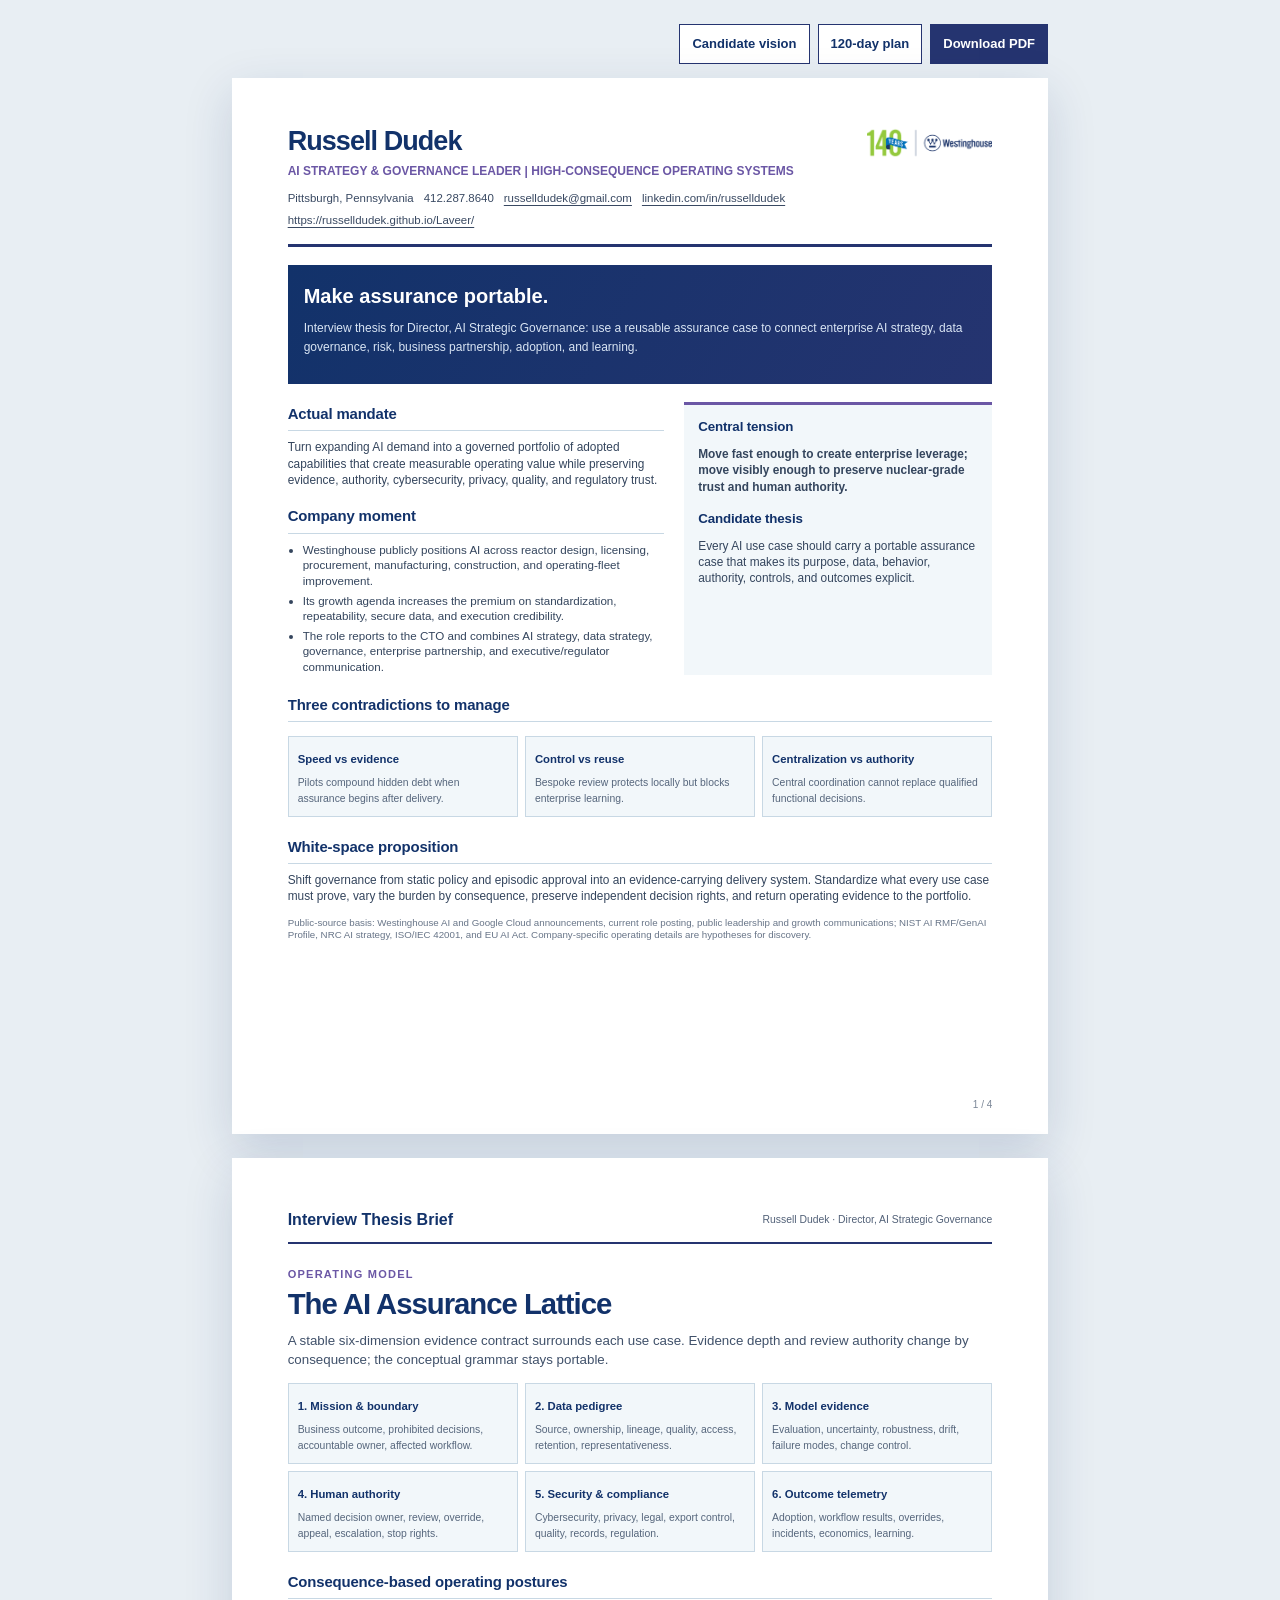
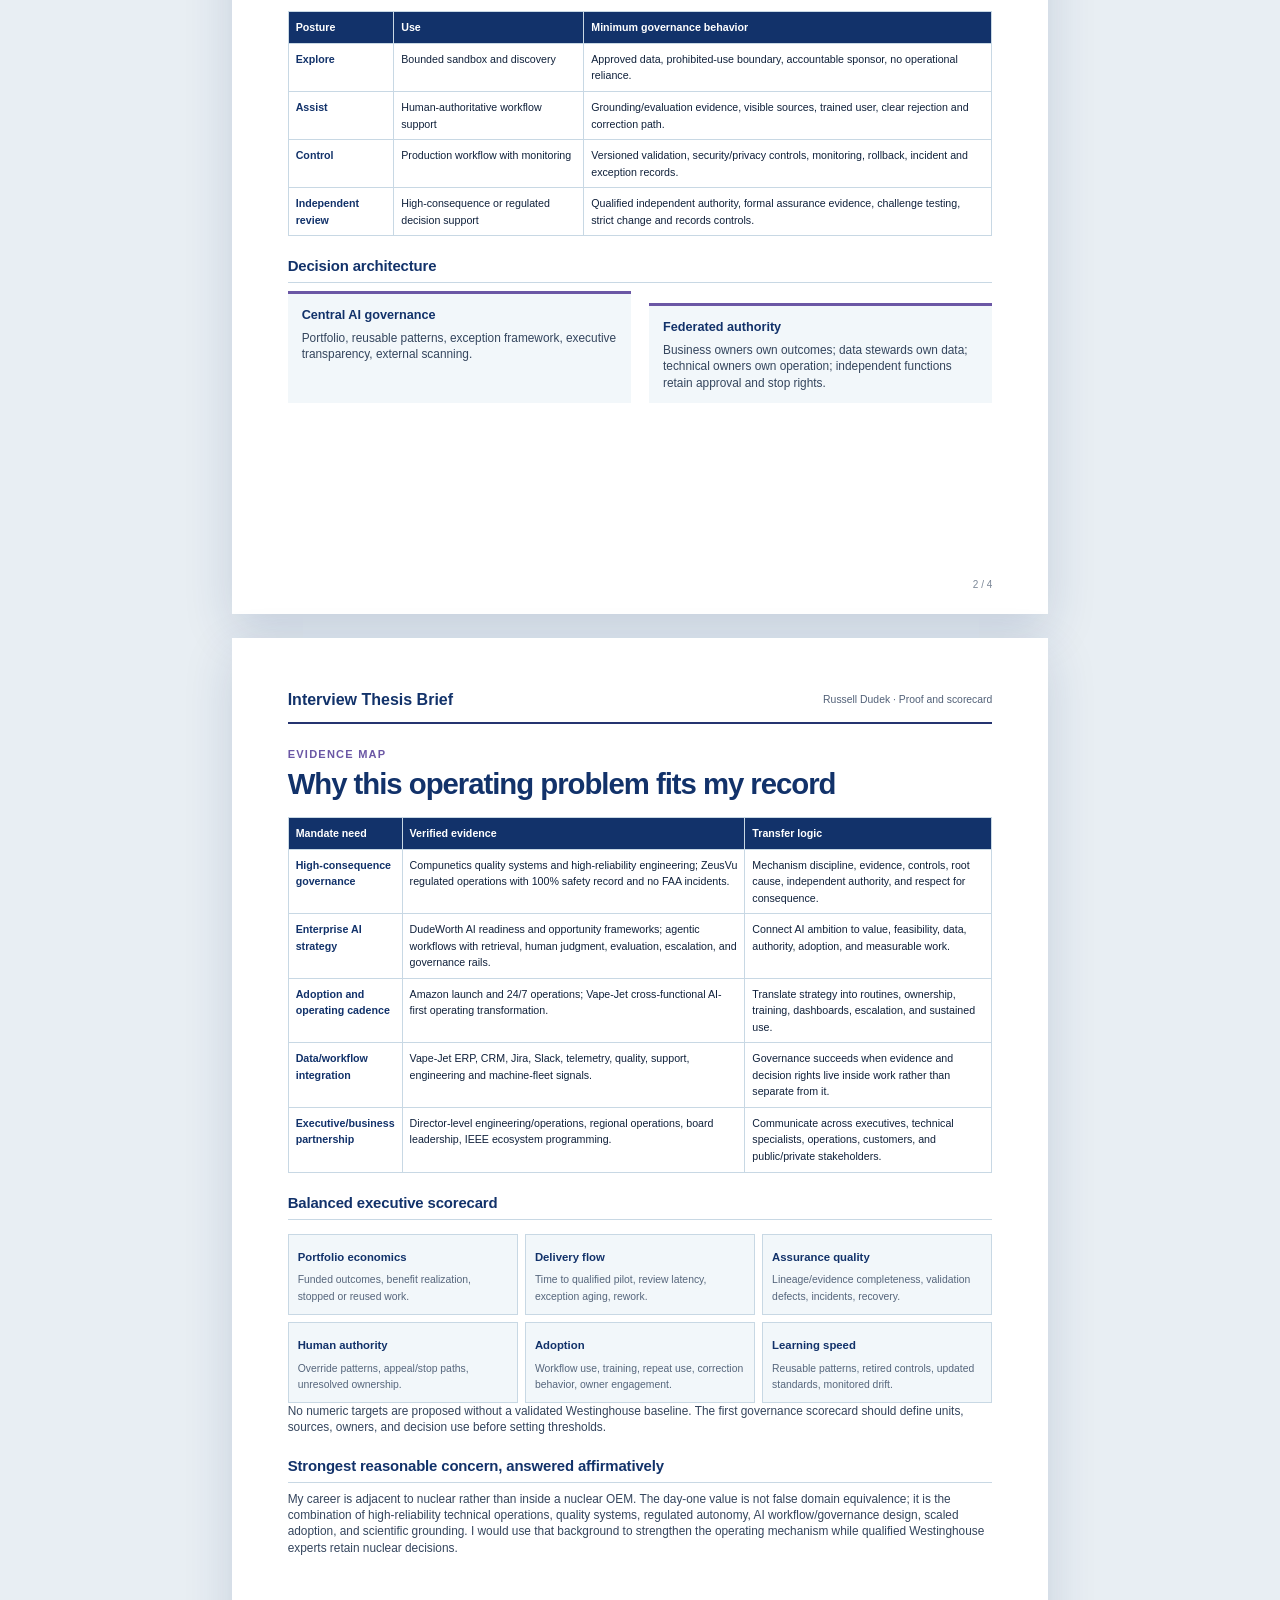
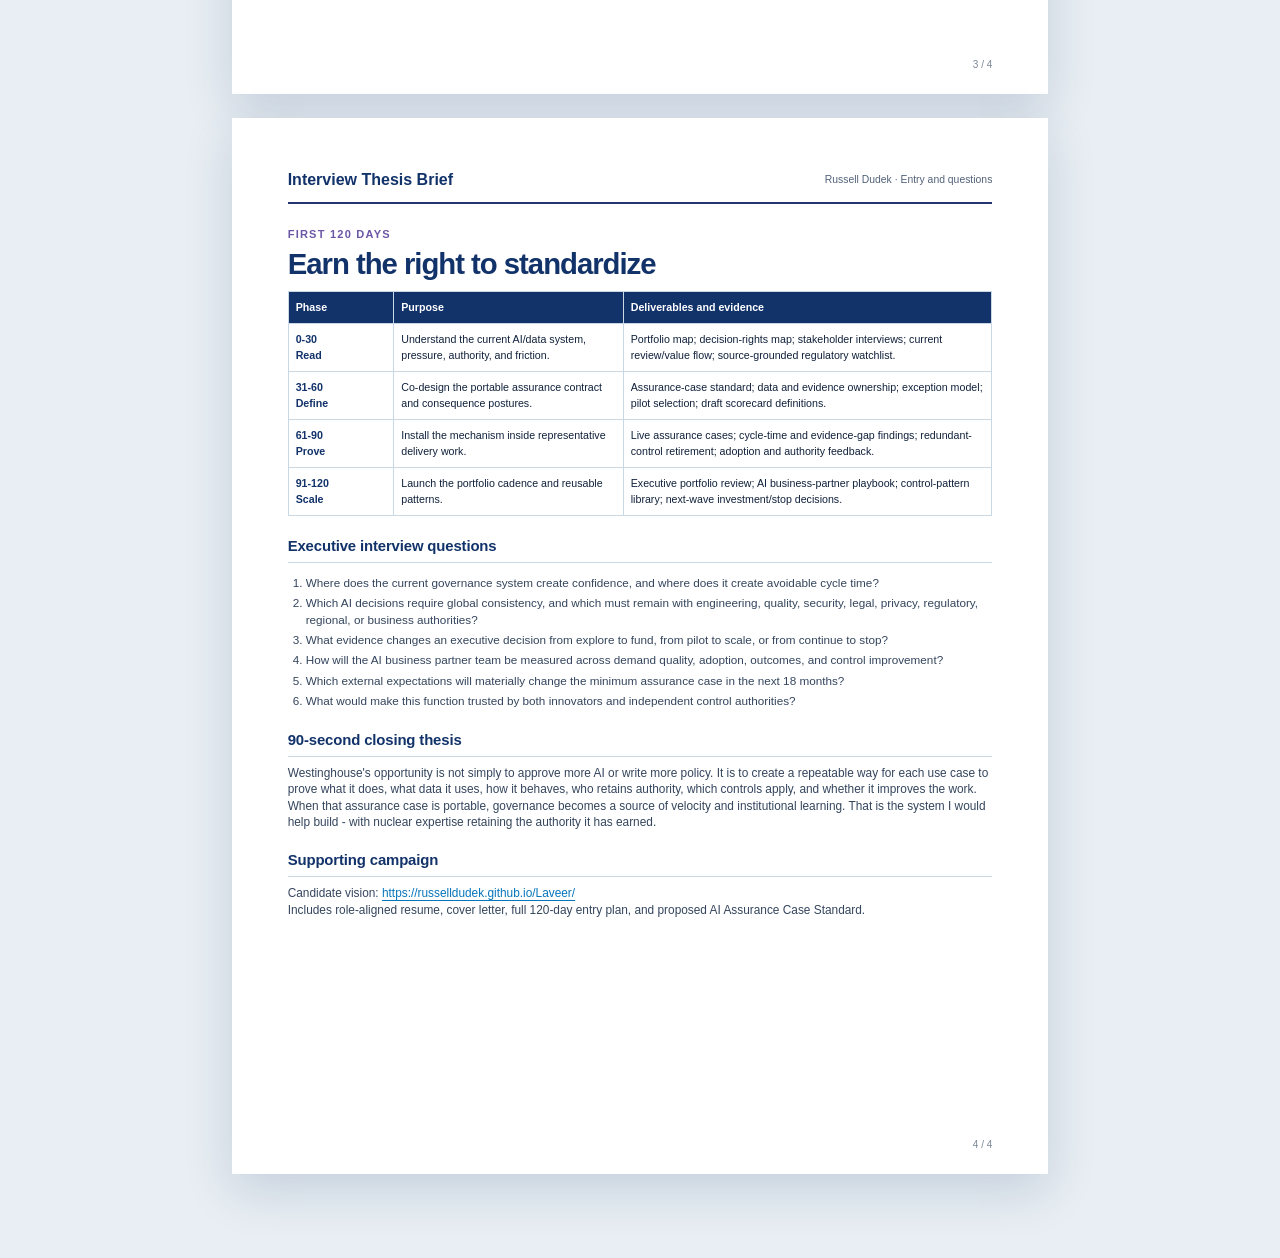
==== interview-brief.html @ 90bc4b20 "Publish complete AI governance campaign to main" ====
<!doctype html><html lang="en"><head><meta charset="utf-8"><meta name="viewport" content="width=device-width, initial-scale=1"><title>Russell Dudek | Interview Thesis Brief</title><link rel="stylesheet" href="styles.css"></head><body class="doc-body"><nav class="doc-toolbar" aria-label="Document actions"><a href="index.html">Candidate vision</a><a href="120-day-plan.html">120-day plan</a><a class="primary" href="docs/Russell-Dudek-Westinghouse-Interview-Thesis-Brief.pdf" download>Download PDF</a></nav><main><section class="sheet">
<header class="doc-header">
  <div>
    <h1>Russell Dudek</h1>
    <div class="identity">AI STRATEGY &amp; GOVERNANCE LEADER | HIGH-CONSEQUENCE OPERATING SYSTEMS</div>
    <div class="contact-line">
      <span>Pittsburgh, Pennsylvania</span><span>412.287.8640</span><a href="mailto:russelldudek@gmail.com">russelldudek@gmail.com</a><a href="https://www.linkedin.com/in/russelldudek">linkedin.com/in/russelldudek</a><a href="https://russelldudek.github.io/Laveer/">https://russelldudek.github.io/Laveer/</a>
    </div>
  </div>
  <img src="assets/brand/westinghouse-logo-blue.png" alt="Westinghouse Electric Company">
</header>
<div class="brief-band"><h2>Make assurance portable.</h2><p>Interview thesis for Director, AI Strategic Governance: use a reusable assurance case to connect enterprise AI strategy, data governance, risk, business partnership, adoption, and learning.</p></div>
<div class="doc-grid-2"><div class="doc-section"><h2>Actual mandate</h2><p>Turn expanding AI demand into a governed portfolio of adopted capabilities that create measurable operating value while preserving evidence, authority, cybersecurity, privacy, quality, and regulatory trust.</p><h2 style="margin-top:16px">Company moment</h2><ul><li>Westinghouse publicly positions AI across reactor design, licensing, procurement, manufacturing, construction, and operating-fleet improvement.</li><li>Its growth agenda increases the premium on standardization, repeatability, secure data, and execution credibility.</li><li>The role reports to the CTO and combines AI strategy, data strategy, governance, enterprise partnership, and executive/regulator communication.</li></ul></div><aside class="side-box doc-section"><h2>Central tension</h2><p><strong>Move fast enough to create enterprise leverage; move visibly enough to preserve nuclear-grade trust and human authority.</strong></p><h2 style="margin-top:14px">Candidate thesis</h2><p>Every AI use case should carry a portable assurance case that makes its purpose, data, behavior, authority, controls, and outcomes explicit.</p></aside></div>
<div class="doc-section"><h2>Three contradictions to manage</h2><div class="artifact-diagram"><div class="cell"><strong>Speed vs evidence</strong><span>Pilots compound hidden debt when assurance begins after delivery.</span></div><div class="cell"><strong>Control vs reuse</strong><span>Bespoke review protects locally but blocks enterprise learning.</span></div><div class="cell"><strong>Centralization vs authority</strong><span>Central coordination cannot replace qualified functional decisions.</span></div></div></div>
<div class="doc-section"><h2>White-space proposition</h2><p>Shift governance from static policy and episodic approval into an evidence-carrying delivery system. Standardize what every use case must prove, vary the burden by consequence, preserve independent decision rights, and return operating evidence to the portfolio.</p></div><p class="source-note">Public-source basis: Westinghouse AI and Google Cloud announcements, current role posting, public leadership and growth communications; NIST AI RMF/GenAI Profile, NRC AI strategy, ISO/IEC 42001, and EU AI Act. Company-specific operating details are hypotheses for discovery.</p><div class="page-label">1 / 4</div></section><section class="sheet"><div class="page-continuation"><strong>Interview Thesis Brief</strong><span>Russell Dudek · Director, AI Strategic Governance</span></div><div class="doc-kicker">Operating model</div><h1 class="doc-title">The AI Assurance Lattice</h1><p class="doc-lead">A stable six-dimension evidence contract surrounds each use case. Evidence depth and review authority change by consequence; the conceptual grammar stays portable.</p>
<div class="artifact-diagram"><div class="cell"><strong>1. Mission &amp; boundary</strong><span>Business outcome, prohibited decisions, accountable owner, affected workflow.</span></div><div class="cell"><strong>2. Data pedigree</strong><span>Source, ownership, lineage, quality, access, retention, representativeness.</span></div><div class="cell"><strong>3. Model evidence</strong><span>Evaluation, uncertainty, robustness, drift, failure modes, change control.</span></div><div class="cell"><strong>4. Human authority</strong><span>Named decision owner, review, override, appeal, escalation, stop rights.</span></div><div class="cell"><strong>5. Security &amp; compliance</strong><span>Cybersecurity, privacy, legal, export control, quality, records, regulation.</span></div><div class="cell"><strong>6. Outcome telemetry</strong><span>Adoption, workflow results, overrides, incidents, economics, learning.</span></div></div>
<div class="doc-section"><h2>Consequence-based operating postures</h2><table class="phase-table"><thead><tr><th>Posture</th><th>Use</th><th>Minimum governance behavior</th></tr></thead><tbody><tr><td>Explore</td><td>Bounded sandbox and discovery</td><td>Approved data, prohibited-use boundary, accountable sponsor, no operational reliance.</td></tr><tr><td>Assist</td><td>Human-authoritative workflow support</td><td>Grounding/evaluation evidence, visible sources, trained user, clear rejection and correction path.</td></tr><tr><td>Control</td><td>Production workflow with monitoring</td><td>Versioned validation, security/privacy controls, monitoring, rollback, incident and exception records.</td></tr><tr><td>Independent review</td><td>High-consequence or regulated decision support</td><td>Qualified independent authority, formal assurance evidence, challenge testing, strict change and records controls.</td></tr></tbody></table></div>
<div class="doc-section"><h2>Decision architecture</h2><div class="doc-grid-equal"><div class="side-box"><h3>Central AI governance</h3><p>Portfolio, reusable patterns, exception framework, executive transparency, external scanning.</p></div><div class="side-box"><h3>Federated authority</h3><p>Business owners own outcomes; data stewards own data; technical owners own operation; independent functions retain approval and stop rights.</p></div></div></div><div class="page-label">2 / 4</div></section><section class="sheet"><div class="page-continuation"><strong>Interview Thesis Brief</strong><span>Russell Dudek · Proof and scorecard</span></div><div class="doc-kicker">Evidence map</div><h1 class="doc-title">Why this operating problem fits my record</h1>
<div class="doc-section"><table class="phase-table"><thead><tr><th>Mandate need</th><th>Verified evidence</th><th>Transfer logic</th></tr></thead><tbody><tr><td>High-consequence governance</td><td>Compunetics quality systems and high-reliability engineering; ZeusVu regulated operations with 100% safety record and no FAA incidents.</td><td>Mechanism discipline, evidence, controls, root cause, independent authority, and respect for consequence.</td></tr><tr><td>Enterprise AI strategy</td><td>DudeWorth AI readiness and opportunity frameworks; agentic workflows with retrieval, human judgment, evaluation, escalation, and governance rails.</td><td>Connect AI ambition to value, feasibility, data, authority, adoption, and measurable work.</td></tr><tr><td>Adoption and operating cadence</td><td>Amazon launch and 24/7 operations; Vape-Jet cross-functional AI-first operating transformation.</td><td>Translate strategy into routines, ownership, training, dashboards, escalation, and sustained use.</td></tr><tr><td>Data/workflow integration</td><td>Vape-Jet ERP, CRM, Jira, Slack, telemetry, quality, support, engineering and machine-fleet signals.</td><td>Governance succeeds when evidence and decision rights live inside work rather than separate from it.</td></tr><tr><td>Executive/business partnership</td><td>Director-level engineering/operations, regional operations, board leadership, IEEE ecosystem programming.</td><td>Communicate across executives, technical specialists, operations, customers, and public/private stakeholders.</td></tr></tbody></table></div>
<div class="doc-section"><h2>Balanced executive scorecard</h2><div class="artifact-diagram"><div class="cell"><strong>Portfolio economics</strong><span>Funded outcomes, benefit realization, stopped or reused work.</span></div><div class="cell"><strong>Delivery flow</strong><span>Time to qualified pilot, review latency, exception aging, rework.</span></div><div class="cell"><strong>Assurance quality</strong><span>Lineage/evidence completeness, validation defects, incidents, recovery.</span></div><div class="cell"><strong>Human authority</strong><span>Override patterns, appeal/stop paths, unresolved ownership.</span></div><div class="cell"><strong>Adoption</strong><span>Workflow use, training, repeat use, correction behavior, owner engagement.</span></div><div class="cell"><strong>Learning speed</strong><span>Reusable patterns, retired controls, updated standards, monitored drift.</span></div></div><p class="source-note">No numeric targets are proposed without a validated Westinghouse baseline. The first governance scorecard should define units, sources, owners, and decision use before setting thresholds.</p></div>
<div class="doc-section"><h2>Strongest reasonable concern, answered affirmatively</h2><p>My career is adjacent to nuclear rather than inside a nuclear OEM. The day-one value is not false domain equivalence; it is the combination of high-reliability technical operations, quality systems, regulated autonomy, AI workflow/governance design, scaled adoption, and scientific grounding. I would use that background to strengthen the operating mechanism while qualified Westinghouse experts retain nuclear decisions.</p></div><div class="page-label">3 / 4</div></section><section class="sheet"><div class="page-continuation"><strong>Interview Thesis Brief</strong><span>Russell Dudek · Entry and questions</span></div><div class="doc-kicker">First 120 days</div><h1 class="doc-title">Earn the right to standardize</h1><table class="phase-table"><thead><tr><th>Phase</th><th>Purpose</th><th>Deliverables and evidence</th></tr></thead><tbody><tr><td>0-30<br>Read</td><td>Understand the current AI/data system, pressure, authority, and friction.</td><td>Portfolio map; decision-rights map; stakeholder interviews; current review/value flow; source-grounded regulatory watchlist.</td></tr><tr><td>31-60<br>Define</td><td>Co-design the portable assurance contract and consequence postures.</td><td>Assurance-case standard; data and evidence ownership; exception model; pilot selection; draft scorecard definitions.</td></tr><tr><td>61-90<br>Prove</td><td>Install the mechanism inside representative delivery work.</td><td>Live assurance cases; cycle-time and evidence-gap findings; redundant-control retirement; adoption and authority feedback.</td></tr><tr><td>91-120<br>Scale</td><td>Launch the portfolio cadence and reusable patterns.</td><td>Executive portfolio review; AI business-partner playbook; control-pattern library; next-wave investment/stop decisions.</td></tr></tbody></table>
<div class="doc-section"><h2>Executive interview questions</h2><ol style="font-size:8.8pt;line-height:1.4;color:#34455d;padding-left:18px"><li>Where does the current governance system create confidence, and where does it create avoidable cycle time?</li><li>Which AI decisions require global consistency, and which must remain with engineering, quality, security, legal, privacy, regulatory, regional, or business authorities?</li><li>What evidence changes an executive decision from explore to fund, from pilot to scale, or from continue to stop?</li><li>How will the AI business partner team be measured across demand quality, adoption, outcomes, and control improvement?</li><li>Which external expectations will materially change the minimum assurance case in the next 18 months?</li><li>What would make this function trusted by both innovators and independent control authorities?</li></ol></div>
<div class="doc-section"><h2>90-second closing thesis</h2><p>Westinghouse's opportunity is not simply to approve more AI or write more policy. It is to create a repeatable way for each use case to prove what it does, what data it uses, how it behaves, who retains authority, which controls apply, and whether it improves the work. When that assurance case is portable, governance becomes a source of velocity and institutional learning. That is the system I would help build - with nuclear expertise retaining the authority it has earned.</p></div>
<div class="doc-section"><h2>Supporting campaign</h2><p>Candidate vision: <a href="https://russelldudek.github.io/Laveer/">https://russelldudek.github.io/Laveer/</a><br>Includes role-aligned resume, cover letter, full 120-day entry plan, and proposed AI Assurance Case Standard.</p></div><div class="page-label">4 / 4</div></section></main></body></html>
---- styles.css ----
@import url('brand-tokens.css');

* { box-sizing: border-box; }
html { scroll-behavior: smooth; }
body {
  margin: 0;
  color: var(--ink);
  background: var(--paper);
  font-family: Aptos, "Segoe UI", "Helvetica Neue", Arial, sans-serif;
  line-height: 1.55;
}
a { color: var(--wh-blue-bright); text-decoration-thickness: 1px; text-underline-offset: 3px; }
a:hover { color: var(--wh-blue-deep); }
img { max-width: 100%; height: auto; }
button, a { -webkit-tap-highlight-color: transparent; }
button { font: inherit; }
:focus-visible { outline: 3px solid var(--wh-yellow); outline-offset: 4px; }

.site-header {
  position: sticky; top: 0; z-index: 100;
  display: flex; align-items: center; justify-content: space-between; gap: 24px;
  min-height: 76px; padding: 14px clamp(20px, 5vw, 72px);
  background: rgba(255,255,255,.94); border-bottom: 1px solid rgba(37,52,112,.12);
  backdrop-filter: blur(18px);
}
.site-brand { display: flex; align-items: center; gap: 16px; min-width: 0; }
.site-brand img { width: 168px; }
.site-brand-copy { font-size: 12px; line-height: 1.3; color: var(--muted); }
.site-brand-copy strong { display: block; color: var(--wh-blue-deep); font-size: 13px; }
.site-nav { display: flex; align-items: center; gap: 18px; font-size: 13px; font-weight: 700; }
.site-nav a { color: var(--wh-blue-deep); text-decoration: none; }
.site-nav .nav-action { padding: 10px 14px; border: 1px solid var(--wh-blue); }
.mobile-menu { display: none; border: 0; background: transparent; color: var(--wh-blue-deep); font-weight: 800; }

.hero {
  min-height: calc(100vh - 76px);
  display: grid; grid-template-columns: minmax(0, .9fr) minmax(520px, 1.1fr); align-items: center;
  gap: clamp(40px, 6vw, 96px); padding: clamp(56px, 8vw, 120px) clamp(22px, 7vw, 104px);
  overflow: hidden; position: relative;
  background:
    linear-gradient(90deg, rgba(242,247,250,.96) 0 42%, rgba(255,255,255,.93) 70%),
    radial-gradient(circle at 82% 18%, rgba(30,194,243,.18), transparent 32%);
}
.hero::before {
  content: ""; position: absolute; inset: 0; pointer-events: none; opacity: .32;
  background-image: linear-gradient(rgba(37,52,112,.09) 1px, transparent 1px), linear-gradient(90deg, rgba(37,52,112,.09) 1px, transparent 1px);
  background-size: 44px 44px; mask-image: linear-gradient(90deg, transparent, #000 48%, #000);
}
.hero-copy { position: relative; z-index: 2; }
.hero h1 { margin: 0; max-width: 760px; font-family: "Aptos Display", "Segoe UI", Arial, sans-serif; font-size: clamp(54px, 7.2vw, 112px); line-height: .9; letter-spacing: -.055em; color: var(--wh-blue-deep); }
.hero h1 span { display: block; color: var(--lattice); }
.hero-lead { max-width: 670px; margin: 30px 0 0; font-size: clamp(19px, 2vw, 28px); line-height: 1.32; color: #2d3c55; }
.hero-thesis { margin-top: 28px; padding-left: 18px; border-left: 5px solid var(--wh-cyan); max-width: 640px; font-size: 15px; color: var(--muted); }
.hero-actions { display: flex; flex-wrap: wrap; gap: 12px; margin-top: 34px; }
.btn { display: inline-flex; align-items: center; justify-content: center; min-height: 48px; padding: 12px 18px; border: 1px solid var(--wh-blue); background: var(--wh-blue); color: white; text-decoration: none; font-weight: 800; }
.btn:hover { background: var(--wh-blue-deep); color: white; }
.btn.secondary { background: transparent; color: var(--wh-blue-deep); }
.btn.secondary:hover { background: var(--mist); }

.assurance-stage {
  position: relative; z-index: 2; min-height: 650px; display: grid; place-items: center;
  padding: 28px; isolation: isolate;
}
.stage-halo { position: absolute; width: 78%; aspect-ratio: 1; border-radius: 50%; background: radial-gradient(circle, rgba(30,194,243,.16), transparent 68%); filter: blur(6px); }
.lattice-board {
  position: relative; width: min(720px, 100%); aspect-ratio: 1.08; overflow: hidden;
  border: 1px solid rgba(37,52,112,.18); background: rgba(255,255,255,.92); box-shadow: var(--shadow);
}
.lattice-board::before, .lattice-board::after { content: ""; position: absolute; inset: 0; pointer-events: none; }
.lattice-board::before { background-image: linear-gradient(rgba(37,52,112,.08) 1px, transparent 1px), linear-gradient(90deg, rgba(37,52,112,.08) 1px, transparent 1px); background-size: 32px 32px; }
.lattice-board::after { border: 12px solid rgba(18,50,106,.04); inset: 20px; }
.lattice-head { position: absolute; left: 28px; top: 24px; right: 28px; display: flex; justify-content: space-between; gap: 20px; z-index: 4; }
.lattice-title { font-weight: 850; color: var(--wh-blue-deep); letter-spacing: -.02em; }
.lattice-state { font-size: 12px; font-weight: 850; color: var(--wh-blue-deep); padding: 6px 9px; border: 1px solid var(--line); background: var(--mist); }
.lattice-core {
  position: absolute; z-index: 5; left: 50%; top: 49%; transform: translate(-50%,-50%);
  width: 210px; min-height: 132px; padding: 24px 20px; display: grid; place-content: center; text-align: center;
  background: var(--wh-blue-deep); color: white; box-shadow: 0 18px 40px rgba(18,50,106,.26);
}
.lattice-core small { display: block; color: #bdefff; font-weight: 800; text-transform: uppercase; letter-spacing: .12em; font-size: 10px; }
.lattice-core strong { display: block; margin-top: 8px; font-size: 20px; line-height: 1.12; }
.lattice-core em { display: block; margin-top: 8px; font-size: 11px; color: #d9e6f1; font-style: normal; }
.lattice-beam { position: absolute; z-index: 2; background: rgba(107,87,165,.15); border: 1px solid rgba(107,87,165,.38); overflow: hidden; }
.lattice-beam::after { content: ""; position: absolute; inset: 0; background: linear-gradient(90deg, transparent, rgba(255,255,255,.85), transparent); transform: translateX(-110%); animation: scanBeam 3.6s ease-in-out infinite; }
.beam-h1 { left: 9%; right: 9%; height: 42px; top: 30%; }
.beam-h2 { left: 9%; right: 9%; height: 42px; top: 62%; }
.beam-v1 { top: 14%; bottom: 12%; width: 42px; left: 28%; }
.beam-v2 { top: 14%; bottom: 12%; width: 42px; right: 28%; }
.beam-v1::after, .beam-v2::after { background: linear-gradient(180deg, transparent, rgba(255,255,255,.85), transparent); transform: translateY(-110%); animation-name: scanBeamY; }
.evidence-tag { position: absolute; z-index: 6; display: flex; align-items: center; gap: 8px; max-width: 180px; font-size: 11px; font-weight: 800; color: var(--wh-blue-deep); }
.evidence-tag::before { content: ""; width: 9px; height: 9px; flex: 0 0 auto; background: var(--wh-cyan); box-shadow: 0 0 0 5px rgba(30,194,243,.14); }
.tag-mission { left: 5%; top: 22%; }
.tag-data { right: 5%; top: 22%; text-align: right; flex-direction: row-reverse; }
.tag-model { left: 4%; top: 49%; }
.tag-human { right: 4%; top: 49%; text-align: right; flex-direction: row-reverse; }
.tag-control { left: 6%; bottom: 16%; }
.tag-outcome { right: 6%; bottom: 16%; text-align: right; flex-direction: row-reverse; }
.posture-rail { position: absolute; left: 5%; right: 5%; bottom: 5%; z-index: 7; display: grid; grid-template-columns: repeat(4,1fr); gap: 6px; }
.posture-step { padding: 8px 4px; text-align: center; font-size: 9px; font-weight: 850; color: var(--muted); border-top: 3px solid var(--line); background: rgba(255,255,255,.9); }
.posture-step.active { color: var(--wh-blue-deep); border-color: var(--wh-yellow); background: #fffced; }
.assembly-piece { position: absolute; z-index: 4; border: 2px solid var(--lattice); opacity: .95; pointer-events: none; }
.piece-top { left: 32%; right: 32%; height: 16px; top: 35%; border-bottom: 0; animation: settleTop 2.4s cubic-bezier(.2,.8,.2,1) infinite alternate; }
.piece-bottom { left: 32%; right: 32%; height: 16px; bottom: 35%; border-top: 0; animation: settleBottom 2.4s cubic-bezier(.2,.8,.2,1) infinite alternate; }
.piece-left { top: 39%; bottom: 39%; width: 16px; left: 34%; border-right: 0; animation: settleLeft 2.4s cubic-bezier(.2,.8,.2,1) infinite alternate; }
.piece-right { top: 39%; bottom: 39%; width: 16px; right: 34%; border-left: 0; animation: settleRight 2.4s cubic-bezier(.2,.8,.2,1) infinite alternate; }
@keyframes scanBeam { 0%,20% { transform: translateX(-110%);} 70%,100% { transform: translateX(110%);} }
@keyframes scanBeamY { 0%,20% { transform: translateY(-110%);} 70%,100% { transform: translateY(110%);} }
@keyframes settleTop { from { transform: translateY(-46px); opacity:.35;} to { transform: none; opacity:1;} }
@keyframes settleBottom { from { transform: translateY(46px); opacity:.35;} to { transform: none; opacity:1;} }
@keyframes settleLeft { from { transform: translateX(-46px); opacity:.35;} to { transform: none; opacity:1;} }
@keyframes settleRight { from { transform: translateX(46px); opacity:.35;} to { transform: none; opacity:1;} }

.section { padding: clamp(74px, 9vw, 140px) clamp(22px, 7vw, 104px); }
.section-head { max-width: 860px; margin-bottom: 56px; }
.section h2 { margin: 0; font-family: "Aptos Display", "Segoe UI", Arial, sans-serif; font-size: clamp(38px, 5vw, 72px); line-height: .98; letter-spacing: -.045em; color: var(--wh-blue-deep); }
.section-head p { margin: 22px 0 0; max-width: 760px; font-size: 18px; color: var(--muted); }
.context-band { background: var(--wh-blue-deep); color: white; position: relative; overflow: hidden; }
.context-band::after { content:""; position:absolute; width:420px; height:420px; border:1px solid rgba(30,194,243,.3); border-radius:50%; right:-130px; bottom:-210px; box-shadow: 0 0 0 50px rgba(30,194,243,.05), 0 0 0 100px rgba(30,194,243,.035); }
.context-band h2 { color: white; }
.context-band .section-head p { color: #cdd8eb; }
.context-grid { display:grid; grid-template-columns: 1.25fr .75fr; gap: 70px; align-items:center; position:relative; z-index:2; }
.pressure-lines { display:grid; gap: 18px; }
.pressure-line { display:grid; grid-template-columns: 110px 1fr; gap: 24px; padding: 20px 0; border-top: 1px solid rgba(255,255,255,.2); }
.pressure-line strong { color: var(--wh-cyan); font-size: 12px; text-transform: uppercase; letter-spacing:.12em; }
.pressure-line span { font-size: 19px; line-height:1.35; }
.context-image { position:relative; }
.context-image img { width:100%; filter: drop-shadow(0 28px 40px rgba(0,0,0,.3)); }
.context-image figcaption { font-size:11px; color:#b9c9e4; margin-top:14px; }

.tension-strip { display:grid; grid-template-columns: repeat(3,1fr); border-top:1px solid var(--line); border-bottom:1px solid var(--line); }
.tension { padding: 34px clamp(22px,3vw,46px); min-height: 240px; border-right:1px solid var(--line); position:relative; }
.tension:last-child { border-right:0; }
.tension .num { font-size:12px; font-weight:900; color:var(--lattice); letter-spacing:.12em; }
.tension h3 { font-size:clamp(24px,2.4vw,38px); line-height:1.02; letter-spacing:-.03em; margin:52px 0 16px; color:var(--wh-blue-deep); }
.tension p { margin:0; color:var(--muted); }

.model-section { background: linear-gradient(180deg, #fff, var(--mist)); }
.model-wrap { display:grid; grid-template-columns: .7fr 1.3fr; gap: clamp(44px,7vw,100px); align-items:start; }
.model-copy { position:sticky; top:120px; }
.model-copy h3 { font-size:clamp(28px,3.2vw,48px); line-height:1.05; margin:0 0 20px; color:var(--wh-blue-deep); letter-spacing:-.035em; }
.model-copy p { color:var(--muted); }
.scenario-controls { display:flex; flex-wrap:wrap; gap:8px; margin:28px 0 14px; }
.scenario-controls button { border:1px solid var(--line); background:white; color:var(--wh-blue-deep); padding:10px 12px; font-weight:800; cursor:pointer; }
.scenario-controls button[aria-selected="true"] { background:var(--wh-blue-deep); color:white; border-color:var(--wh-blue-deep); }
.reset-button { border:0; background:transparent; color:var(--wh-blue-bright); font-weight:800; padding:8px 0; cursor:pointer; }
.assumption-note { font-size:12px; color:var(--muted); border-left:3px solid var(--wh-yellow); padding-left:12px; }
.case-panel { background:white; border:1px solid var(--line); box-shadow: var(--shadow); }
.case-header { padding:26px 28px; border-bottom:1px solid var(--line); display:flex; align-items:flex-start; justify-content:space-between; gap:20px; }
.case-header h3 { margin:0; font-size:25px; color:var(--wh-blue-deep); }
.case-header .posture { flex:0 0 auto; padding:8px 10px; background:#fff8cf; border:1px solid #eedb68; font-size:11px; font-weight:900; text-transform:uppercase; letter-spacing:.08em; }
.evidence-list { list-style:none; margin:0; padding:0; }
.evidence-row { display:grid; grid-template-columns: 180px 96px 1fr; gap:18px; padding:20px 28px; border-bottom:1px solid #e3edf3; align-items:start; }
.evidence-row:last-child { border-bottom:0; }
.evidence-label { font-weight:850; color:var(--wh-blue-deep); }
.evidence-status { display:inline-flex; align-items:center; gap:7px; font-size:11px; font-weight:900; text-transform:uppercase; letter-spacing:.06em; }
.evidence-status::before { content:""; width:9px; height:9px; background:var(--wh-yellow); }
.evidence-status.ready::before { background:var(--wh-green); }
.evidence-status.bound::before { background:var(--wh-cyan); }
.evidence-detail { color:var(--muted); font-size:14px; }
.case-footer { display:grid; grid-template-columns:1fr 1fr; gap:1px; background:var(--line); border-top:1px solid var(--line); }
.case-readout { padding:22px 28px; background:var(--mist); }
.case-readout strong { display:block; font-size:11px; text-transform:uppercase; letter-spacing:.09em; color:var(--lattice); }
.case-readout span { display:block; margin-top:8px; color:var(--wh-blue-deep); font-weight:750; }

.architecture { background:#0d1e39; color:white; }
.architecture h2 { color:white; }
.architecture .section-head p { color:#c4d1e3; }
.arch-map { display:grid; grid-template-columns: 1fr 72px 1fr 72px 1fr; align-items:stretch; }
.arch-node { min-height:300px; padding:30px; border:1px solid rgba(255,255,255,.2); background:rgba(255,255,255,.035); }
.arch-node strong { display:block; color:var(--wh-cyan); text-transform:uppercase; letter-spacing:.12em; font-size:11px; }
.arch-node h3 { font-size:30px; line-height:1.05; margin:60px 0 18px; }
.arch-node p { color:#c4d1e3; }
.arch-bridge { position:relative; display:grid; place-items:center; color:var(--wh-yellow); font-weight:900; }
.arch-bridge::before { content:""; position:absolute; height:1px; left:0; right:0; background:rgba(253,217,34,.55); }
.arch-bridge span { position:relative; background:#0d1e39; padding:8px; }
.decision-rights { display:grid; grid-template-columns:repeat(5,1fr); margin-top:36px; border-top:1px solid rgba(255,255,255,.2); }
.right-cell { padding:20px 18px; border-right:1px solid rgba(255,255,255,.16); }
.right-cell:last-child { border-right:0; }
.right-cell strong { display:block; color:#fff; font-size:12px; }
.right-cell span { display:block; color:#aebed4; font-size:12px; margin-top:6px; }

.proof-section { background:white; }
.proof-trail { display:grid; grid-template-columns: 1fr; max-width:1000px; margin-left:auto; }
.proof-item { display:grid; grid-template-columns: 200px 1fr; gap:40px; padding:30px 0; border-top:1px solid var(--line); }
.proof-item .where { font-weight:900; color:var(--wh-blue-deep); }
.proof-item .where span { display:block; margin-top:5px; font-size:12px; font-weight:700; color:var(--muted); }
.proof-item h3 { margin:0 0 10px; font-size:22px; color:var(--wh-blue-deep); }
.proof-item p { margin:0; color:var(--muted); }

.plan-section { background:var(--ice); }
.plan-rail { display:grid; grid-template-columns:repeat(4,1fr); gap:0; border:1px solid #b9d4df; background:white; }
.plan-phase { padding:30px 24px; border-right:1px solid #b9d4df; min-height:350px; }
.plan-phase:last-child { border-right:0; }
.plan-phase .days { color:var(--lattice); font-weight:900; font-size:12px; text-transform:uppercase; letter-spacing:.1em; }
.plan-phase h3 { margin:46px 0 18px; color:var(--wh-blue-deep); font-size:26px; line-height:1.05; }
.plan-phase ul { margin:0; padding-left:18px; color:var(--muted); font-size:14px; }
.plan-phase li + li { margin-top:10px; }

.questions-section { background:#fff; }
.question-list { max-width:1000px; margin-left:auto; counter-reset:q; }
.question { counter-increment:q; display:grid; grid-template-columns:80px 1fr; gap:24px; padding:30px 0; border-top:1px solid var(--line); }
.question::before { content:counter(q, decimal-leading-zero); font-weight:900; font-size:13px; color:var(--lattice); }
.question strong { font-size:22px; line-height:1.3; color:var(--wh-blue-deep); }
.question span { display:block; margin-top:8px; color:var(--muted); }

.final-section { background:var(--wh-blue); color:white; text-align:center; }
.final-section h2 { color:white; max-width:900px; margin:0 auto; }
.final-section p { color:#cbd6ea; max-width:720px; margin:24px auto 0; font-size:18px; }
.document-links { display:flex; flex-wrap:wrap; justify-content:center; gap:12px; margin-top:36px; }
.document-links .btn { border-color:white; }
.document-links .btn.secondary { color:white; }
.document-links .btn.secondary:hover { color:var(--wh-blue-deep); background:white; }
.site-footer { padding:26px clamp(22px,7vw,104px); display:flex; gap:28px; justify-content:space-between; align-items:center; border-top:1px solid var(--line); color:var(--muted); font-size:12px; }
.site-footer p { margin:0; }

/* Document surfaces */
.doc-body { background:#e8eef3; padding:24px 0 60px; }
.doc-toolbar { width:min(8.5in, calc(100% - 24px)); margin:0 auto 14px; display:flex; flex-wrap:wrap; gap:8px; align-items:center; justify-content:flex-end; }
.doc-toolbar a { display:inline-flex; min-height:40px; align-items:center; padding:8px 12px; border:1px solid var(--wh-blue); background:white; color:var(--wh-blue-deep); text-decoration:none; font-size:13px; font-weight:850; }
.doc-toolbar a.primary { background:var(--wh-blue); color:white; }
.sheet { width:8.5in; min-height:11in; margin:0 auto 24px; background:white; position:relative; overflow:hidden; box-shadow:0 16px 46px rgba(18,50,106,.16); padding:.52in .58in .48in; }
.sheet + .sheet { margin-top:24px; }
.doc-header { display:grid; grid-template-columns:1fr auto; gap:22px; align-items:start; border-bottom:3px solid var(--wh-blue); padding-bottom:14px; }
.doc-header h1 { margin:0; color:var(--wh-blue-deep); font-size:27px; line-height:1; letter-spacing:-.035em; }
.doc-header .identity { margin-top:7px; color:var(--lattice); font-size:12px; font-weight:850; }
.doc-header img { width:125px; }
.contact-line { margin-top:9px; display:flex; flex-wrap:wrap; gap:5px 10px; font-size:8.6pt; color:#394962; }
.contact-line a { color:#394962; }
.doc-kicker { margin-top:22px; color:var(--lattice); text-transform:uppercase; letter-spacing:.11em; font-size:8.3pt; font-weight:900; }
.doc-title { margin:6px 0 0; font-size:22pt; line-height:1.03; color:var(--wh-blue-deep); letter-spacing:-.035em; }
.doc-lead { margin:12px 0 0; color:#40516a; font-size:10pt; line-height:1.43; }
.doc-grid-2 { display:grid; grid-template-columns:1.1fr .9fr; gap:20px; }
.doc-grid-equal { display:grid; grid-template-columns:1fr 1fr; gap:18px; }
.doc-section { margin-top:18px; }
.doc-section h2 { margin:0 0 8px; padding-bottom:5px; border-bottom:1px solid var(--line); color:var(--wh-blue-deep); font-size:11.2pt; letter-spacing:-.01em; }
.doc-section h3 { margin:0 0 4px; color:var(--wh-blue-deep); font-size:9.5pt; }
.doc-section p { margin:0; font-size:8.9pt; line-height:1.38; color:#34455d; }
.doc-section p + p { margin-top:7px; }
.doc-section ul { margin:5px 0 0; padding-left:15px; font-size:8.7pt; line-height:1.35; color:#34455d; }
.doc-section li + li { margin-top:4px; }
.experience { margin-top:14px; }
.exp-head { display:flex; justify-content:space-between; gap:12px; align-items:baseline; }
.exp-head strong { color:var(--wh-blue-deep); font-size:10pt; }
.exp-head span { color:var(--muted); font-size:8.5pt; white-space:nowrap; }
.exp-role { margin-top:1px; color:var(--lattice); font-size:8.8pt; font-weight:800; }
.experience ul { margin:5px 0 0; padding-left:16px; color:#33455d; font-size:8.55pt; line-height:1.32; }
.experience li + li { margin-top:4px; }
.capability-band { display:grid; grid-template-columns:repeat(3,1fr); gap:7px; margin-top:16px; }
.capability { padding:8px 9px; background:var(--mist); border-left:3px solid var(--wh-cyan); font-size:8.5pt; color:var(--wh-blue-deep); font-weight:800; }
.summary-box { margin-top:14px; padding:12px 14px; background:var(--wh-blue-deep); color:white; }
.summary-box strong { display:block; color:#b9efff; font-size:8pt; text-transform:uppercase; letter-spacing:.1em; }
.summary-box p { margin:6px 0 0; color:white; font-size:9.4pt; line-height:1.4; }
.side-box { padding:12px 14px; background:var(--mist); border-top:3px solid var(--lattice); }
.side-box + .side-box { margin-top:12px; }
.side-box h2 { border:0; padding:0; font-size:10pt; }
.side-box ul { font-size:8.4pt; }
.credential-list { display:flex; flex-wrap:wrap; gap:5px; }
.credential-list span { padding:5px 7px; border:1px solid var(--line); font-size:7.8pt; color:#34455d; }
.page-label { position:absolute; right:.58in; bottom:.22in; color:#7b8797; font-size:7.5pt; }
.page-continuation { display:flex; justify-content:space-between; align-items:center; gap:20px; border-bottom:2px solid var(--wh-blue); padding-bottom:9px; }
.page-continuation strong { color:var(--wh-blue-deep); font-size:12pt; }
.page-continuation span { font-size:7.8pt; color:#526178; }
.letter-meta { display:grid; grid-template-columns:1fr auto; gap:20px; margin-top:22px; font-size:9pt; color:#42536c; }
.letter-body { margin-top:20px; font-size:10pt; line-height:1.47; color:#2f415a; }
.letter-body p { margin:0 0 12px; }
.signature { margin-top:16px; color:var(--wh-blue-deep); font-size:10pt; }
.signature strong { display:block; margin-top:7px; font-size:12pt; }
.brief-band { margin-top:18px; padding:16px; color:white; background:linear-gradient(120deg,var(--wh-blue-deep),var(--wh-blue)); }
.brief-band h2 { color:white; border:0; margin:0; padding:0; font-size:15pt; }
.brief-band p { color:#d9e5f4; font-size:9pt; margin-top:7px; }
.artifact-diagram { display:grid; grid-template-columns:repeat(3,1fr); gap:7px; margin-top:14px; }
.artifact-diagram .cell { min-height:78px; padding:9px; border:1px solid var(--line); background:var(--mist); }
.artifact-diagram strong { color:var(--wh-blue-deep); font-size:8.5pt; }
.artifact-diagram span { display:block; color:#56667c; font-size:7.8pt; margin-top:4px; }
.phase-table { width:100%; border-collapse:collapse; margin-top:12px; font-size:8pt; }
.phase-table th, .phase-table td { border:1px solid var(--line); padding:7px; vertical-align:top; }
.phase-table th { background:var(--wh-blue-deep); color:white; text-align:left; }
.phase-table td:first-child { font-weight:850; color:var(--wh-blue-deep); width:15%; }
.source-note { margin-top:12px; font-size:7.3pt; line-height:1.3; color:#687588; }
.status-pill { display:inline-block; padding:3px 5px; font-size:7pt; font-weight:900; text-transform:uppercase; letter-spacing:.07em; background:#fff8cf; border:1px solid #e5d375; color:#5c4e00; }

@media (max-width: 1020px) {
  .site-nav { display:none; position:absolute; top:76px; left:0; right:0; padding:18px 24px; background:white; border-bottom:1px solid var(--line); flex-direction:column; align-items:flex-start; }
  .site-nav.open { display:flex; }
  .mobile-menu { display:block; }
  .hero { grid-template-columns:1fr; min-height:auto; }
  .assurance-stage { min-height:600px; }
  .context-grid, .model-wrap { grid-template-columns:1fr; }
  .model-copy { position:static; }
  .tension-strip { grid-template-columns:1fr; }
  .tension { border-right:0; border-bottom:1px solid var(--line); }
  .arch-map { grid-template-columns:1fr; gap:10px; }
  .arch-bridge { min-height:40px; }
  .arch-bridge::before { top:50%; }
  .decision-rights { grid-template-columns:1fr 1fr; }
  .right-cell { border-bottom:1px solid rgba(255,255,255,.16); }
  .plan-rail { grid-template-columns:1fr 1fr; }
  .plan-phase { border-bottom:1px solid #b9d4df; }
}
@media (max-width: 720px) {
  .site-header { min-height:68px; padding:10px 16px; }
  .site-brand img { width:126px; }
  .site-brand-copy { display:none; }
  .hero { padding:54px 18px 64px; gap:32px; }
  .hero h1 { font-size:clamp(48px,17vw,76px); }
  .hero-lead { font-size:19px; }
  .assurance-stage { min-height:470px; padding:0; }
  .lattice-board { width:100%; aspect-ratio:.86; }
  .lattice-head { left:16px; right:16px; top:16px; }
  .lattice-core { width:160px; min-height:110px; padding:16px 12px; }
  .lattice-core strong { font-size:16px; }
  .evidence-tag { max-width:115px; font-size:9px; }
  .tag-mission,.tag-data { top:22%; }
  .tag-model,.tag-human { top:50%; }
  .tag-control,.tag-outcome { bottom:15%; }
  .posture-step { font-size:7px; }
  .section { padding:70px 18px; }
  .section h2 { font-size:42px; }
  .context-grid { gap:36px; }
  .pressure-line { grid-template-columns:1fr; gap:8px; }
  .evidence-row { grid-template-columns:1fr; gap:6px; padding:18px; }
  .case-header { padding:20px 18px; flex-direction:column; }
  .case-footer { grid-template-columns:1fr; }
  .decision-rights { grid-template-columns:1fr; }
  .plan-rail { grid-template-columns:1fr; }
  .plan-phase { min-height:auto; border-right:0; }
  .proof-item { grid-template-columns:1fr; gap:10px; }
  .question { grid-template-columns:44px 1fr; }
  .site-footer { align-items:flex-start; flex-direction:column; }
  .doc-body { padding-top:12px; }
  .sheet { width:calc(100% - 20px); min-height:auto; overflow:visible; padding:28px 22px 46px; }
  .doc-header { grid-template-columns:1fr; }
  .doc-header img { width:110px; order:-1; }
  .contact-line { font-size:8.5pt; }
  .doc-grid-2, .doc-grid-equal { grid-template-columns:1fr; }
  .capability-band { grid-template-columns:1fr 1fr; }
  .artifact-diagram { grid-template-columns:1fr; }
  .phase-table { display:block; overflow-x:auto; }
  .page-label { position:static; margin-top:20px; text-align:right; }
  .page-continuation { flex-direction:column; align-items:flex-start; }
}
@media print {
  @page { size: Letter; margin:0; }
  html, body { background:white !important; }
  .doc-body { padding:0; background:white; }
  .doc-toolbar { display:none !important; }
  .sheet { width:8.5in; height:11in; min-height:11in; margin:0; box-shadow:none; page-break-after:always; break-after:page; overflow:hidden; }
  .sheet:last-child { page-break-after:auto; break-after:auto; }
  a { color:inherit; text-decoration:none; }
}
@media (prefers-reduced-motion: reduce) {
  html { scroll-behavior:auto; }
  *, *::before, *::after { animation-duration:.001ms !important; animation-iteration-count:1 !important; transition-duration:.001ms !important; }
  .assembly-piece { transform:none !important; opacity:1 !important; }
  .lattice-beam::after { display:none; }
}
@media screen and (max-width: 900px) {
  .doc-body { padding-top: 12px; }
  .doc-toolbar { width: calc(100% - 20px); }
  .sheet { width: calc(100% - 20px); min-height: auto; overflow: visible; padding: 32px 28px 48px; }
  .doc-header { grid-template-columns: 1fr; }
  .doc-header img { width: 115px; order: -1; }
  .contact-line { overflow-wrap: anywhere; }
  .doc-grid-2, .doc-grid-equal { grid-template-columns: 1fr; }
  .page-continuation { flex-direction: column; align-items: flex-start; }
  .page-continuation span { overflow-wrap: anywhere; }
  .page-label { position: static; margin-top: 20px; text-align: right; }
}
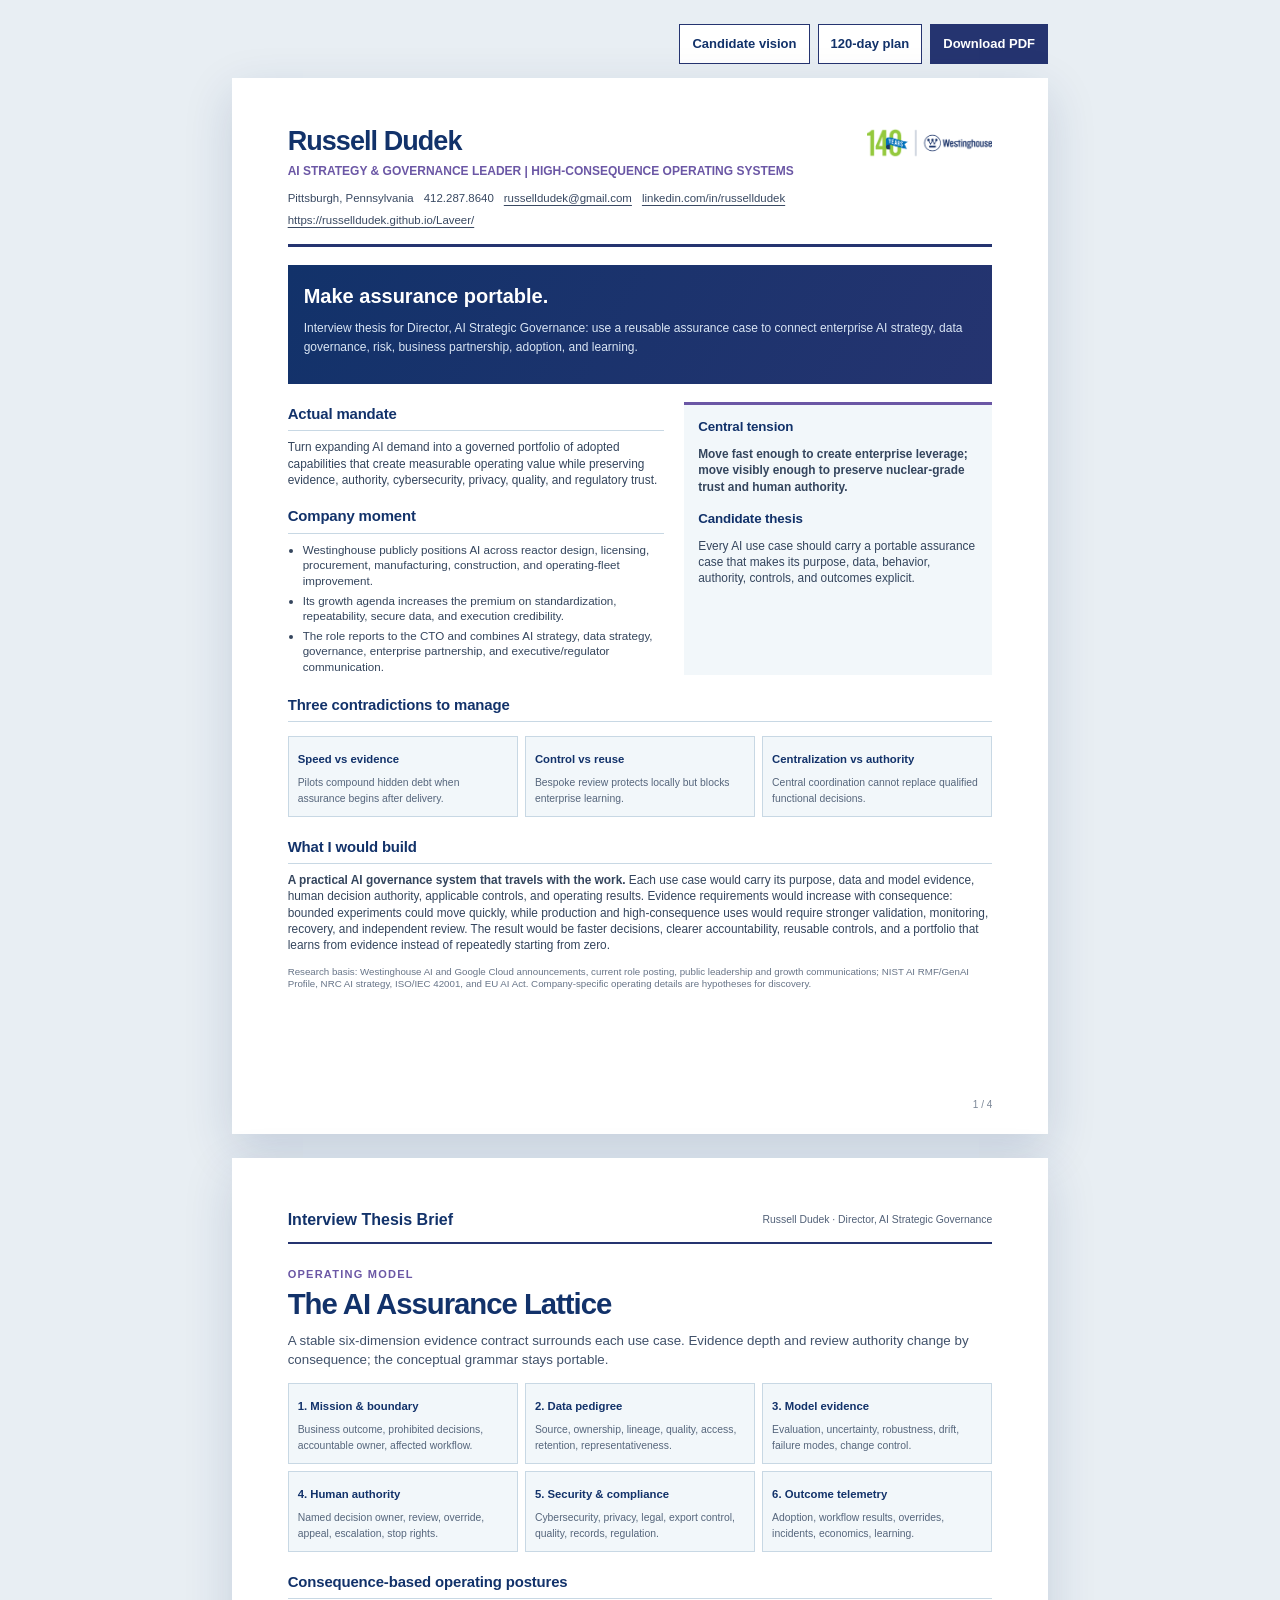
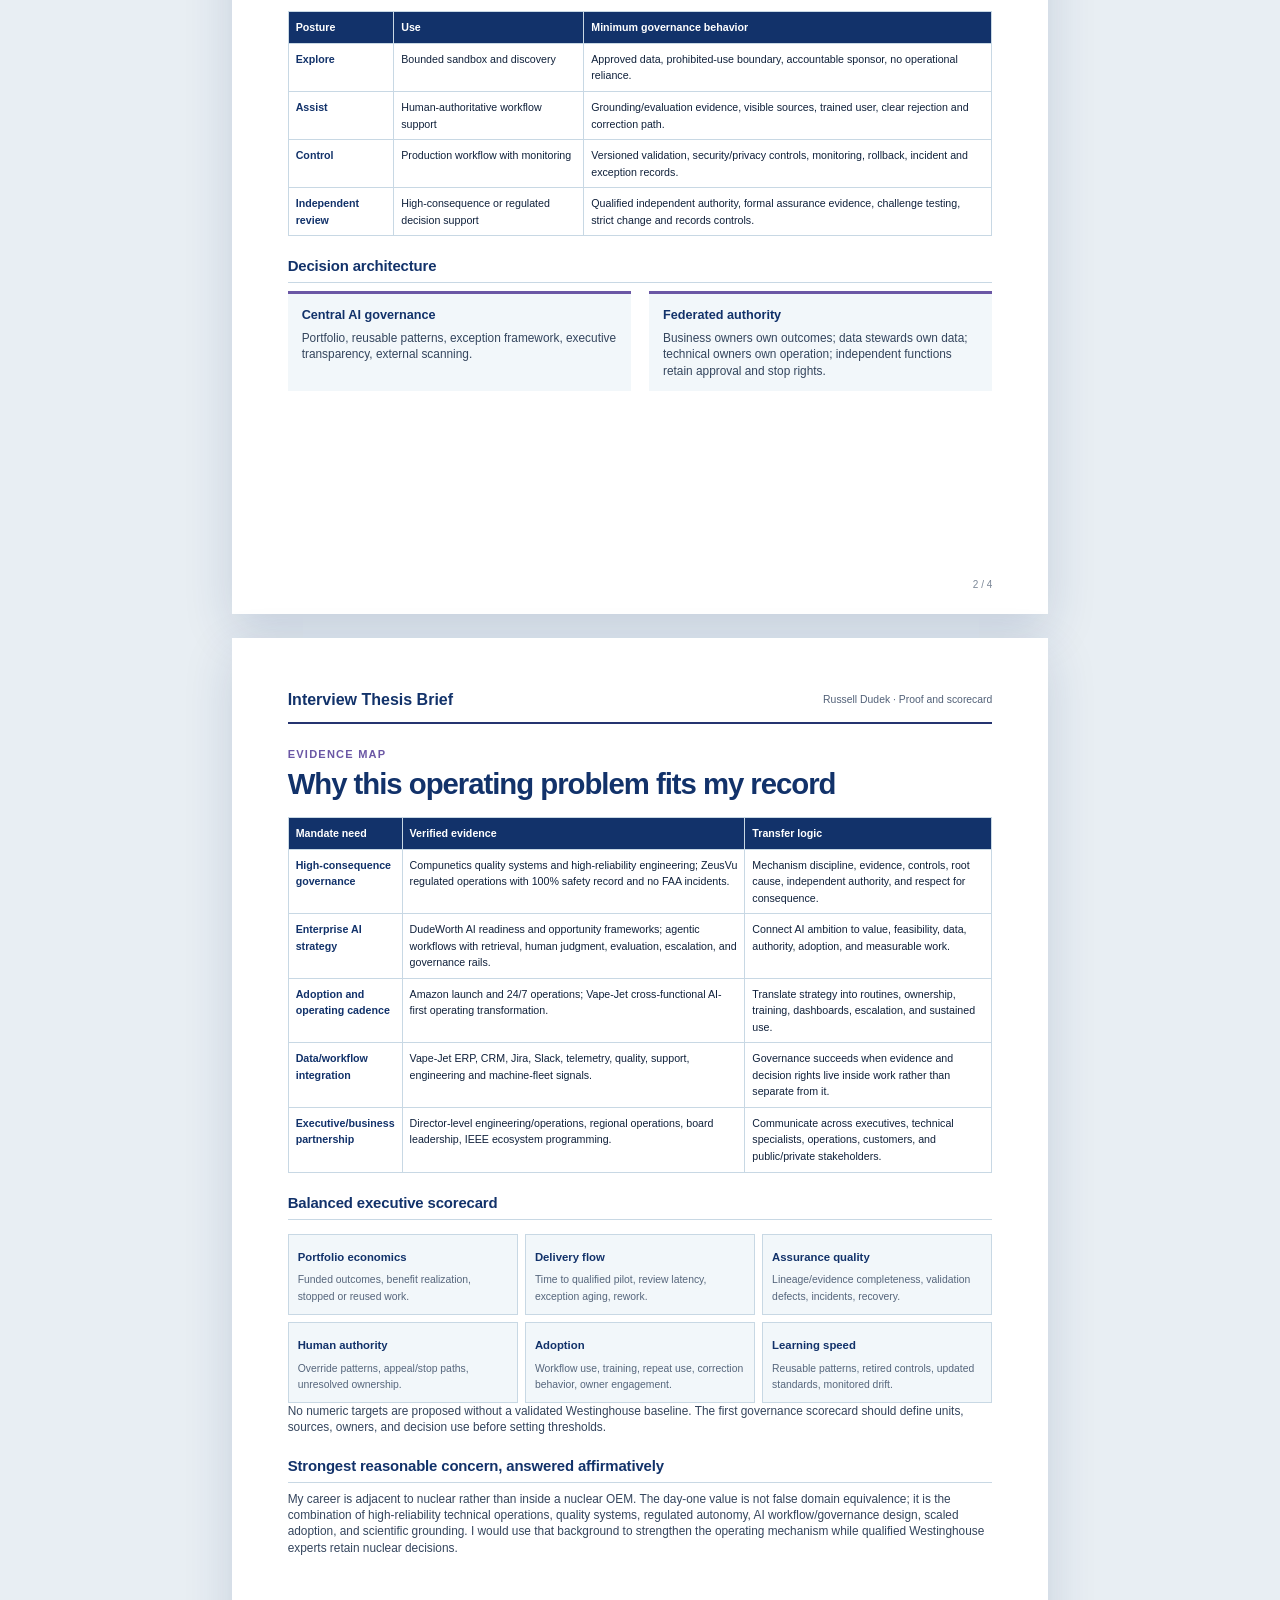
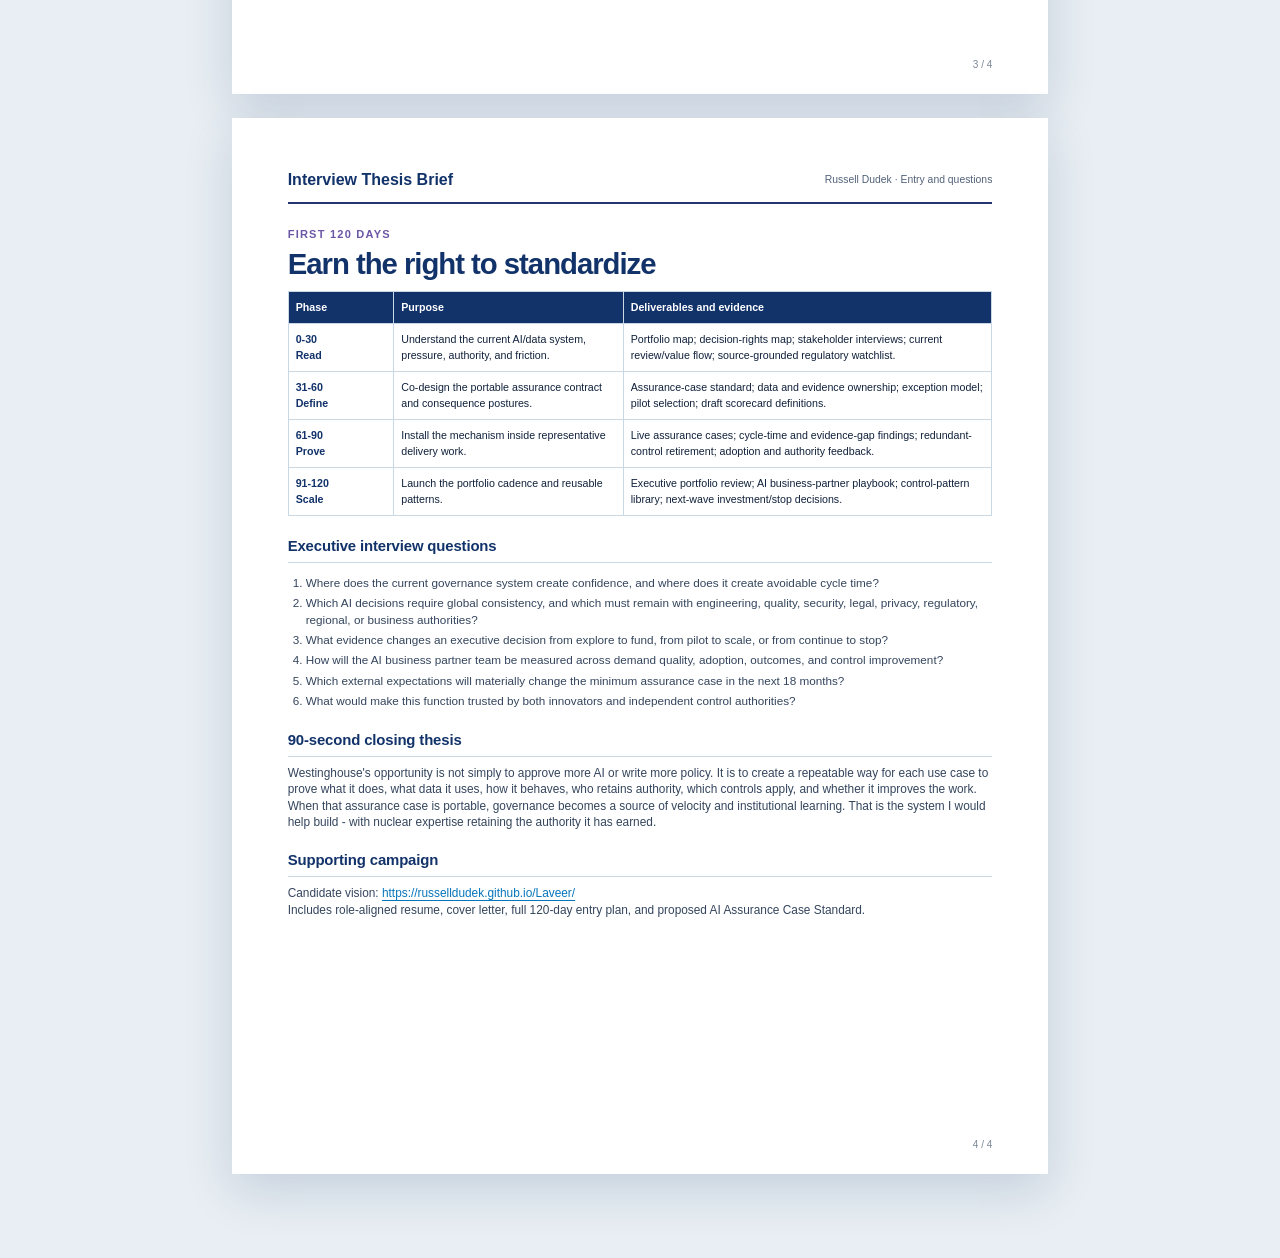
==== commit 70558ba5: "Clarify interview brief operating proposition" ====
--- a/interview-brief.html
+++ b/interview-brief.html
@@ -12,7 +12,7 @@
 <div class="brief-band"><h2>Make assurance portable.</h2><p>Interview thesis for Director, AI Strategic Governance: use a reusable assurance case to connect enterprise AI strategy, data governance, risk, business partnership, adoption, and learning.</p></div>
 <div class="doc-grid-2"><div class="doc-section"><h2>Actual mandate</h2><p>Turn expanding AI demand into a governed portfolio of adopted capabilities that create measurable operating value while preserving evidence, authority, cybersecurity, privacy, quality, and regulatory trust.</p><h2 style="margin-top:16px">Company moment</h2><ul><li>Westinghouse publicly positions AI across reactor design, licensing, procurement, manufacturing, construction, and operating-fleet improvement.</li><li>Its growth agenda increases the premium on standardization, repeatability, secure data, and execution credibility.</li><li>The role reports to the CTO and combines AI strategy, data strategy, governance, enterprise partnership, and executive/regulator communication.</li></ul></div><aside class="side-box doc-section"><h2>Central tension</h2><p><strong>Move fast enough to create enterprise leverage; move visibly enough to preserve nuclear-grade trust and human authority.</strong></p><h2 style="margin-top:14px">Candidate thesis</h2><p>Every AI use case should carry a portable assurance case that makes its purpose, data, behavior, authority, controls, and outcomes explicit.</p></aside></div>
 <div class="doc-section"><h2>Three contradictions to manage</h2><div class="artifact-diagram"><div class="cell"><strong>Speed vs evidence</strong><span>Pilots compound hidden debt when assurance begins after delivery.</span></div><div class="cell"><strong>Control vs reuse</strong><span>Bespoke review protects locally but blocks enterprise learning.</span></div><div class="cell"><strong>Centralization vs authority</strong><span>Central coordination cannot replace qualified functional decisions.</span></div></div></div>
-<div class="doc-section"><h2>White-space proposition</h2><p>Shift governance from static policy and episodic approval into an evidence-carrying delivery system. Standardize what every use case must prove, vary the burden by consequence, preserve independent decision rights, and return operating evidence to the portfolio.</p></div><p class="source-note">Public-source basis: Westinghouse AI and Google Cloud announcements, current role posting, public leadership and growth communications; NIST AI RMF/GenAI Profile, NRC AI strategy, ISO/IEC 42001, and EU AI Act. Company-specific operating details are hypotheses for discovery.</p><div class="page-label">1 / 4</div></section><section class="sheet"><div class="page-continuation"><strong>Interview Thesis Brief</strong><span>Russell Dudek · Director, AI Strategic Governance</span></div><div class="doc-kicker">Operating model</div><h1 class="doc-title">The AI Assurance Lattice</h1><p class="doc-lead">A stable six-dimension evidence contract surrounds each use case. Evidence depth and review authority change by consequence; the conceptual grammar stays portable.</p>
+<div class="doc-section"><h2>What I would build</h2><p><strong>A practical AI governance system that travels with the work.</strong> Each use case would carry its purpose, data and model evidence, human decision authority, applicable controls, and operating results. Evidence requirements would increase with consequence: bounded experiments could move quickly, while production and high-consequence uses would require stronger validation, monitoring, recovery, and independent review. The result would be faster decisions, clearer accountability, reusable controls, and a portfolio that learns from evidence instead of repeatedly starting from zero.</p></div><p class="source-note">Research basis: Westinghouse AI and Google Cloud announcements, current role posting, public leadership and growth communications; NIST AI RMF/GenAI Profile, NRC AI strategy, ISO/IEC 42001, and EU AI Act. Company-specific operating details are hypotheses for discovery.</p><div class="page-label">1 / 4</div></section><section class="sheet"><div class="page-continuation"><strong>Interview Thesis Brief</strong><span>Russell Dudek · Director, AI Strategic Governance</span></div><div class="doc-kicker">Operating model</div><h1 class="doc-title">The AI Assurance Lattice</h1><p class="doc-lead">A stable six-dimension evidence contract surrounds each use case. Evidence depth and review authority change by consequence; the conceptual grammar stays portable.</p>
 <div class="artifact-diagram"><div class="cell"><strong>1. Mission &amp; boundary</strong><span>Business outcome, prohibited decisions, accountable owner, affected workflow.</span></div><div class="cell"><strong>2. Data pedigree</strong><span>Source, ownership, lineage, quality, access, retention, representativeness.</span></div><div class="cell"><strong>3. Model evidence</strong><span>Evaluation, uncertainty, robustness, drift, failure modes, change control.</span></div><div class="cell"><strong>4. Human authority</strong><span>Named decision owner, review, override, appeal, escalation, stop rights.</span></div><div class="cell"><strong>5. Security &amp; compliance</strong><span>Cybersecurity, privacy, legal, export control, quality, records, regulation.</span></div><div class="cell"><strong>6. Outcome telemetry</strong><span>Adoption, workflow results, overrides, incidents, economics, learning.</span></div></div>
 <div class="doc-section"><h2>Consequence-based operating postures</h2><table class="phase-table"><thead><tr><th>Posture</th><th>Use</th><th>Minimum governance behavior</th></tr></thead><tbody><tr><td>Explore</td><td>Bounded sandbox and discovery</td><td>Approved data, prohibited-use boundary, accountable sponsor, no operational reliance.</td></tr><tr><td>Assist</td><td>Human-authoritative workflow support</td><td>Grounding/evaluation evidence, visible sources, trained user, clear rejection and correction path.</td></tr><tr><td>Control</td><td>Production workflow with monitoring</td><td>Versioned validation, security/privacy controls, monitoring, rollback, incident and exception records.</td></tr><tr><td>Independent review</td><td>High-consequence or regulated decision support</td><td>Qualified independent authority, formal assurance evidence, challenge testing, strict change and records controls.</td></tr></tbody></table></div>
 <div class="doc-section"><h2>Decision architecture</h2><div class="doc-grid-equal"><div class="side-box"><h3>Central AI governance</h3><p>Portfolio, reusable patterns, exception framework, executive transparency, external scanning.</p></div><div class="side-box"><h3>Federated authority</h3><p>Business owners own outcomes; data stewards own data; technical owners own operation; independent functions retain approval and stop rights.</p></div></div></div><div class="page-label">2 / 4</div></section><section class="sheet"><div class="page-continuation"><strong>Interview Thesis Brief</strong><span>Russell Dudek · Proof and scorecard</span></div><div class="doc-kicker">Evidence map</div><h1 class="doc-title">Why this operating problem fits my record</h1>
--- a/styles.css
+++ b/styles.css
@@ -345,6 +345,7 @@
   .doc-body { padding:0; background:white; }
   .doc-toolbar { display:none !important; }
   .sheet { width:8.5in; height:11in; min-height:11in; margin:0; box-shadow:none; page-break-after:always; break-after:page; overflow:hidden; }
+  .sheet + .sheet { margin-top:0; }
   .sheet:last-child { page-break-after:auto; break-after:auto; }
   a { color:inherit; text-decoration:none; }
 }
@@ -366,3 +367,69 @@
   .page-continuation span { overflow-wrap: anywhere; }
   .page-label { position: static; margin-top: 20px; text-align: right; }
 }
+
+/* LAVEER-LAYOUT-FIXES-START */
+/* Keep paired document cards on the same baseline and at equal height. */
+.doc-grid-equal {
+  align-items: stretch;
+  grid-auto-rows: 1fr;
+}
+.doc-grid-equal > .side-box,
+.doc-grid-equal > .side-box + .side-box {
+  height: 100%;
+  margin-top: 0;
+}
+
+/* Give every posture an identical vertical box and text baseline. */
+.posture-rail {
+  align-items: stretch;
+}
+.posture-step {
+  display: flex;
+  align-items: center;
+  justify-content: center;
+  min-height: 48px;
+  padding: 8px 6px;
+  line-height: 1.15;
+}
+
+/* Make the five campaign artifacts equal, fully clickable controls. */
+.document-links {
+  position: relative;
+  z-index: 2;
+  display: grid;
+  grid-template-columns: repeat(5, minmax(0, 1fr));
+  align-items: stretch;
+  width: min(100%, 1500px);
+  margin: 36px auto 0;
+}
+.document-links .btn {
+  width: 100%;
+  height: 100%;
+  min-height: 66px;
+  padding: 16px 20px;
+  cursor: pointer;
+  pointer-events: auto;
+  line-height: 1.2;
+  text-align: center;
+}
+.document-links .btn:hover,
+.document-links .btn:focus-visible,
+.document-links .btn.secondary:hover,
+.document-links .btn.secondary:focus-visible {
+  color: var(--wh-blue-deep);
+  background: #fff;
+  border-color: #fff;
+}
+
+@media (max-width: 1100px) {
+  .document-links {
+    grid-template-columns: repeat(2, minmax(0, 1fr));
+  }
+}
+@media (max-width: 620px) {
+  .document-links {
+    grid-template-columns: 1fr;
+  }
+}
+/* LAVEER-LAYOUT-FIXES-END */
